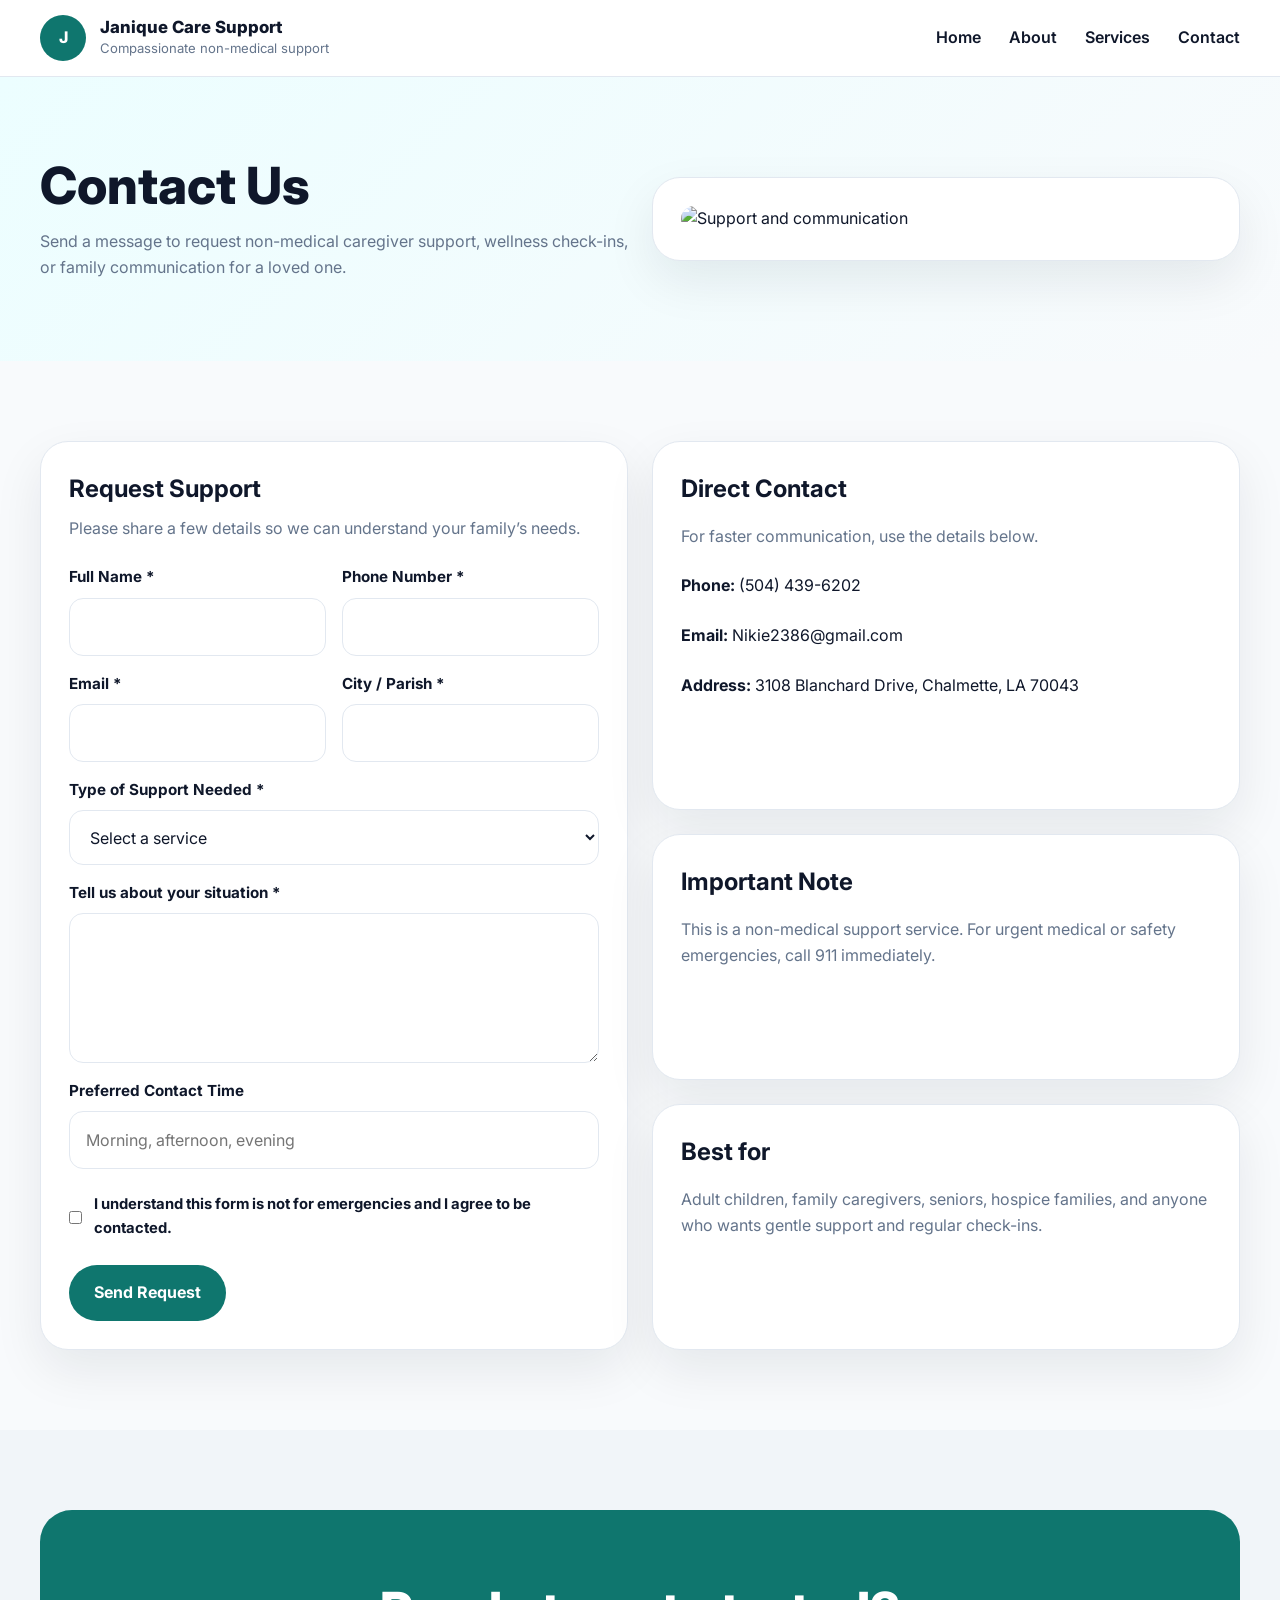
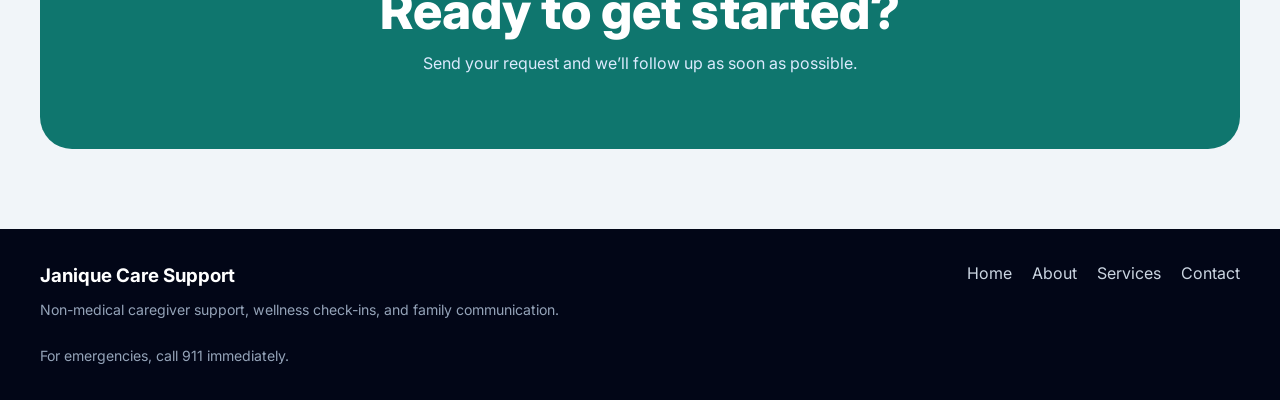
==== contact.html @ 742fab7c "first commit" ====
<!doctype html>
<html lang="en">
  <head>
    <meta charset="UTF-8" />
    <meta name="viewport" content="width=device-width, initial-scale=1.0" />
    <title>Contact | Janique Care Support</title>
    <meta
      name="description"
      content="Contact Janique Care Support for compassionate non-medical caregiver support, wellness check-ins, and family updates in Louisiana."
    />
    <link rel="preconnect" href="https://fonts.googleapis.com" />
    <link rel="preconnect" href="https://fonts.gstatic.com" crossorigin />
    <link
      href="https://fonts.googleapis.com/css2?family=Inter:wght@400;500;600;700;800&display=swap"
      rel="stylesheet"
    />
    <link rel="stylesheet" href="assets/css/style.css" />
    <script src="assets/js/main.js" defer></script>
  </head>
  <body>
    <header class="navbar">
      <div class="container navbar-inner">
        <a href="index.html" class="brand">
          <div class="brand-badge">J</div>
          <div>
            <div class="brand-title">Janique Care Support</div>
            <div class="brand-subtitle">Compassionate non-medical support</div>
          </div>
        </a>

        <nav class="nav-links">
          <a href="index.html">Home</a>
          <a href="about.html">About</a>
          <a href="services.html">Services</a>
          <a href="contact.html">Contact</a>
        </nav>

        <button
          class="mobile-menu-btn"
          data-menu-btn
          aria-label="Open menu"
          aria-expanded="false"
        >
          ☰
        </button>
      </div>

      <div class="container mobile-menu" data-mobile-menu>
        <a href="index.html">Home</a>
        <a href="about.html">About</a>
        <a href="services.html">Services</a>
        <a href="contact.html">Contact</a>
      </div>
    </header>

    <section class="page-hero">
      <div class="container grid-2 items-center">
        <div>
          <h1>Contact Us</h1>
          <p>
            Send a message to request non-medical caregiver support, wellness
            check-ins, or family communication for a loved one.
          </p>
        </div>
        <div class="panel shadow">
          <img
            src="https://images.unsplash.com/photo-1527689368864-3a821dbccc34?auto=format&fit=crop&w=1200&q=80"
            alt="Support and communication"
            class="rounded-md w-full"
          />
        </div>
      </div>
    </section>

    <section class="section">
      <div class="container grid-2">
        <div class="form-wrap">
          <h2 class="text-2xl font-bold">Request Support</h2>
          <p class="mt-2 text-muted">
            Please share a few details so we can understand your family’s needs.
          </p>

          <form class="mt-6" action="#" method="post">
            <div class="form-grid">
              <div class="form-group">
                <label for="name">Full Name *</label>
                <input type="text" id="name" name="name" required />
              </div>

              <div class="form-group">
                <label for="phone">Phone Number *</label>
                <input type="tel" id="phone" name="phone" required />
              </div>

              <div class="form-group">
                <label for="email">Email *</label>
                <input type="email" id="email" name="email" required />
              </div>

              <div class="form-group">
                <label for="city">City / Parish *</label>
                <input type="text" id="city" name="city" required />
              </div>

              <div class="form-group full">
                <label for="service">Type of Support Needed *</label>
                <select id="service" name="service" required>
                  <option value="">Select a service</option>
                  <option>Wellness Check-Ins</option>
                  <option>Family Updates</option>
                  <option>Companionship Support</option>
                  <option>Care Technology Help</option>
                  <option>Fall-Risk Observation</option>
                  <option>Hospice Family Support</option>
                </select>
              </div>

              <div class="form-group full">
                <label for="message">Tell us about your situation *</label>
                <textarea id="message" name="message" required></textarea>
              </div>

              <div class="form-group full">
                <label for="time">Preferred Contact Time</label>
                <input
                  type="text"
                  id="time"
                  name="time"
                  placeholder="Morning, afternoon, evening"
                />
              </div>
            </div>

            <div class="mt-6">
              <label class="flex items-center gap-3 text-sm">
                <input type="checkbox" required style="width: auto" />
                I understand this form is not for emergencies and I agree to be
                contacted.
              </label>
            </div>

            <div class="mt-6">
              <button type="submit" class="btn btn-dark">Send Request</button>
            </div>
          </form>
        </div>

        <div class="stack">
          <div class="panel">
            <h2 class="text-2xl font-bold">Direct Contact</h2>
            <p class="mt-4 text-muted">
              For faster communication, use the details below.
            </p>
            <div class="mt-6 stack">
              <p>
                <strong>Phone:</strong>
                <a href="tel:+15044396202">(504) 439-6202</a>
              </p>
              <p>
                <strong>Email:</strong>
                <a href="mailto:Nikie2386@gmail.com">Nikie2386@gmail.com</a>
              </p>
              <p>
                <strong>Address:</strong> 3108 Blanchard Drive, Chalmette, LA
                70043
              </p>
            </div>
          </div>

          <div class="panel">
            <h2 class="text-2xl font-bold">Important Note</h2>
            <p class="mt-4 text-muted">
              This is a non-medical support service. For urgent medical or
              safety emergencies, call 911 immediately.
            </p>
          </div>

          <div class="panel">
            <h2 class="text-2xl font-bold">Best for</h2>
            <p class="mt-4 text-muted">
              Adult children, family caregivers, seniors, hospice families, and
              anyone who wants gentle support and regular check-ins.
            </p>
          </div>
        </div>
      </div>
    </section>

    <section class="section bg-soft">
      <div class="container">
        <div class="cta">
          <h2 class="section-title text-white">Ready to get started?</h2>
          <p>Send your request and we’ll follow up as soon as possible.</p>
        </div>
      </div>
    </section>

    <footer class="footer">
      <div class="container footer-grid">
        <div>
          <h3 class="font-bold text-white">Janique Care Support</h3>
          <p class="small mt-2">
            Non-medical caregiver support, wellness check-ins, and family
            communication.
          </p>
        </div>
        <div class="footer-links">
          <a href="index.html">Home</a>
          <a href="about.html">About</a>
          <a href="services.html">Services</a>
          <a href="contact.html">Contact</a>
        </div>
      </div>
      <div class="container mt-6">
        <p class="small">For emergencies, call 911 immediately.</p>
      </div>
    </footer>
  </body>
</html>
---- assets/css/style.css ----
:root {
  --bg: #f8fafc;
  --surface: #ffffff;
  --surface-alt: #f1f5f9;
  --text: #0f172a;
  --muted: #64748b;
  --primary: #0f766e;
  --primary-dark: #115e59;
  --accent: #14b8a6;
  --accent-soft: #ccfbf1;
  --border: #e2e8f0;
  --shadow: 0 20px 50px rgba(15, 23, 42, 0.08);
  --radius-lg: 28px;
  --radius-md: 20px;
  --radius-sm: 14px;
}

* {
  box-sizing: border-box;
  margin: 0;
  padding: 0;
}

html {
  scroll-behavior: smooth;
}

body {
  font-family: "Inter", sans-serif;
  background: var(--bg);
  color: var(--text);
  line-height: 1.6;
  overflow-x: hidden;
}

img {
  max-width: 100%;
  display: block;
}

a {
  color: inherit;
  text-decoration: none;
}

button,
input,
textarea,
select {
  font: inherit;
}

.container {
  width: min(1200px, calc(100% - 2rem));
  margin-inline: auto;
}

.section {
  padding: 5rem 0;
}

.section-title {
  font-size: clamp(2rem, 4vw, 3.2rem);
  line-height: 1.1;
  font-weight: 800;
  color: var(--text);
}

.section-subtitle {
  margin-top: 1rem;
  color: var(--muted);
  max-width: 720px;
}

.text-center {
  text-align: center;
}

.stack {
  display: grid;
  gap: 1.5rem;
}

.grid-2 {
  display: grid;
  grid-template-columns: repeat(2, minmax(0, 1fr));
  gap: 1.5rem;
}

.grid-3 {
  display: grid;
  grid-template-columns: repeat(3, minmax(0, 1fr));
  gap: 1.5rem;
}

.bg-white {
  background: var(--surface);
}

.bg-soft {
  background: var(--surface-alt);
}

.shadow {
  box-shadow: var(--shadow);
}

.rounded-lg {
  border-radius: var(--radius-lg);
}

.rounded-md {
  border-radius: var(--radius-md);
}

.rounded-sm {
  border-radius: var(--radius-sm);
}

.border {
  border: 1px solid var(--border);
}

.mt-1 { margin-top: .25rem; }
.mt-2 { margin-top: .5rem; }
.mt-3 { margin-top: .75rem; }
.mt-4 { margin-top: 1rem; }
.mt-5 { margin-top: 1.25rem; }
.mt-6 { margin-top: 1.5rem; }
.mt-8 { margin-top: 2rem; }
.mt-10 { margin-top: 2.5rem; }
.mt-12 { margin-top: 3rem; }

.mb-4 { margin-bottom: 1rem; }
.mb-6 { margin-bottom: 1.5rem; }
.mb-8 { margin-bottom: 2rem; }

.py-1 { padding-block: .25rem; }
.py-2 { padding-block: .5rem; }
.py-3 { padding-block: .75rem; }
.py-4 { padding-block: 1rem; }
.py-6 { padding-block: 1.5rem; }
.py-8 { padding-block: 2rem; }

.p-4 { padding: 1rem; }
.p-5 { padding: 1.25rem; }
.p-6 { padding: 1.5rem; }
.p-8 { padding: 2rem; }

.flex {
  display: flex;
}

.items-center {
  align-items: center;
}

.justify-between {
  justify-content: space-between;
}

.justify-center {
  justify-content: center;
}

.gap-2 { gap: .5rem; }
.gap-3 { gap: .75rem; }
.gap-4 { gap: 1rem; }
.gap-6 { gap: 1.5rem; }
.gap-8 { gap: 2rem; }

.wrap {
  flex-wrap: wrap;
}

.w-full {
  width: 100%;
}

.h-full {
  height: 100%;
}

.hidden {
  display: none !important;
}

.text-sm {
  font-size: .925rem;
}

.text-lg {
  font-size: 1.125rem;
}

.text-xl {
  font-size: 1.25rem;
}

.text-2xl {
  font-size: 1.5rem;
}

.text-3xl {
  font-size: clamp(1.875rem, 3vw, 2.5rem);
}

.text-muted {
  color: var(--muted);
}

.text-white {
  color: #fff;
}

.font-bold {
  font-weight: 700;
}

.font-extrabold {
  font-weight: 800;
}

.leading-tight {
  line-height: 1.15;
}

.navbar {
  position: sticky;
  top: 0;
  z-index: 100;
  background: rgba(255, 255, 255, 0.94);
  backdrop-filter: blur(10px);
  border-bottom: 1px solid var(--border);
}

.navbar-inner {
  min-height: 76px;
  display: flex;
  align-items: center;
  justify-content: space-between;
}

.brand {
  display: flex;
  align-items: center;
  gap: .85rem;
}

.brand-badge {
  width: 46px;
  height: 46px;
  border-radius: 999px;
  display: grid;
  place-items: center;
  background: var(--primary);
  color: white;
  font-weight: 800;
  flex: 0 0 auto;
}

.brand-title {
  font-size: 1.05rem;
  font-weight: 800;
  color: var(--text);
  line-height: 1.2;
}

.brand-subtitle {
  font-size: .82rem;
  color: var(--muted);
}

.nav-links {
  display: flex;
  align-items: center;
  gap: 1.75rem;
}

.nav-links a {
  font-weight: 600;
  color: var(--text);
  transition: .2s ease;
}

.nav-links a:hover {
  color: var(--primary);
}

.mobile-menu-btn {
  display: none;
  border: 0;
  background: transparent;
  font-size: 1.9rem;
  line-height: 1;
  cursor: pointer;
  color: var(--text);
}

.mobile-menu {
  display: none;
  padding: 1rem 0 1.25rem;
  border-top: 1px solid var(--border);
}

.mobile-menu a {
  display: block;
  padding: .85rem 0;
  font-weight: 600;
  color: var(--text);
  border-bottom: 1px solid #f1f5f9;
}

.mobile-menu a:last-child {
  border-bottom: 0;
}

.hero {
  position: relative;
  overflow: hidden;
  color: white;
  background: linear-gradient(135deg, #052e2b, #0f766e);
}

.hero::before {
  content: "";
  position: absolute;
  inset: 0;
  background: linear-gradient(to bottom right, rgba(5, 46, 43, .85), rgba(15, 118, 110, .70));
  z-index: 1;
}

.hero-overlay {
  position: absolute;
  inset: 0;
  z-index: 0;
  opacity: .18;
}

.hero-overlay img {
  width: 100%;
  height: 100%;
  object-fit: cover;
}

.hero-inner {
  position: relative;
  z-index: 2;
  display: grid;
  grid-template-columns: 1.05fr .95fr;
  gap: 3rem;
  align-items: center;
  padding: 5.5rem 0;
}

.hero-badge {
  display: inline-flex;
  align-items: center;
  gap: .5rem;
  padding: .6rem 1rem;
  border-radius: 999px;
  background: rgba(255, 255, 255, .10);
  border: 1px solid rgba(255, 255, 255, .14);
  color: #fff;
  font-size: .93rem;
}

.hero h1,
.hero h2 {
  font-size: clamp(2.5rem, 6vw, 4.7rem);
  line-height: 1.05;
  font-weight: 800;
  max-width: 12ch;
  margin-top: 1rem;
}

.hero p {
  margin-top: 1.25rem;
  font-size: 1.05rem;
  color: #dbeafe;
  max-width: 60ch;
}

.hero-actions {
  display: flex;
  flex-wrap: wrap;
  gap: .9rem;
  margin-top: 1.75rem;
}

.btn {
  display: inline-flex;
  align-items: center;
  justify-content: center;
  gap: .5rem;
  padding: .9rem 1.5rem;
  border-radius: 999px;
  font-weight: 700;
  border: 1px solid transparent;
  transition: .25s ease;
  cursor: pointer;
}

.btn-primary {
  background: var(--accent);
  color: white;
}

.btn-primary:hover {
  background: #0ea5a5;
}

.btn-outline {
  background: transparent;
  color: white;
  border-color: rgba(255, 255, 255, .25);
}

.btn-outline:hover {
  background: rgba(255, 255, 255, .10);
}

.btn-dark {
  background: var(--primary);
  color: white;
}

.btn-dark:hover {
  background: var(--primary-dark);
}

.hero-stats {
  display: grid;
  grid-template-columns: repeat(3, minmax(0, 1fr));
  gap: .9rem;
  margin-top: 2rem;
}

.stat {
  padding: 1.1rem;
  border-radius: 20px;
  background: rgba(255, 255, 255, .10);
  border: 1px solid rgba(255, 255, 255, .12);
}

.stat strong {
  display: block;
  font-size: 1rem;
  margin-bottom: .25rem;
}

.stat span {
  color: #dbeafe;
  font-size: .92rem;
}

.hero-image {
  background: rgba(255, 255, 255, .95);
  padding: .9rem;
  border-radius: 30px;
  box-shadow: var(--shadow);
}

.hero-image img {
  width: 100%;
  height: 460px;
  object-fit: cover;
  border-radius: 22px;
}

.cards-grid,
.services-grid,
.features-grid {
  display: grid;
  gap: 1.5rem;
}

.cards-grid {
  grid-template-columns: repeat(3, minmax(0, 1fr));
}

.services-grid {
  grid-template-columns: repeat(3, minmax(0, 1fr));
}

.features-grid {
  grid-template-columns: repeat(2, minmax(0, 1fr));
}

.card {
  background: var(--surface);
  border: 1px solid var(--border);
  border-radius: 28px;
  overflow: hidden;
  box-shadow: 0 10px 30px rgba(15, 23, 42, 0.04);
}

.card-image {
  width: 100%;
  height: 220px;
  object-fit: cover;
}

.card-body {
  padding: 1.5rem;
}

.card h3 {
  font-size: 1.25rem;
  margin-bottom: .7rem;
}

.card p {
  color: var(--muted);
}

.icon-box {
  width: 56px;
  height: 56px;
  border-radius: 18px;
  display: grid;
  place-items: center;
  background: var(--accent-soft);
  color: var(--primary);
  font-size: 1.4rem;
  margin-bottom: 1rem;
}

.panel {
  background: white;
  border: 1px solid var(--border);
  border-radius: 28px;
  padding: 1.75rem;
  box-shadow: var(--shadow);
}

.page-hero {
  padding: 5rem 0;
  background: linear-gradient(135deg, #ecfeff, #f8fafc);
}

.page-hero h1,
.page-hero h2 {
  font-size: clamp(2rem, 4vw, 3.5rem);
  line-height: 1.1;
  font-weight: 800;
  color: var(--text);
}

.page-hero p {
  margin-top: 1rem;
  color: var(--muted);
  max-width: 720px;
}

.form-wrap {
  background: white;
  border: 1px solid var(--border);
  border-radius: 28px;
  padding: 1.75rem;
  box-shadow: var(--shadow);
}

.form-grid {
  display: grid;
  grid-template-columns: 1fr 1fr;
  gap: 1rem;
}

.form-group {
  display: flex;
  flex-direction: column;
  gap: .5rem;
}

.form-group.full {
  grid-column: 1 / -1;
}

label {
  font-weight: 700;
  font-size: .95rem;
}

input,
textarea,
select {
  width: 100%;
  border: 1px solid var(--border);
  border-radius: 14px;
  padding: .95rem 1rem;
  background: white;
  color: var(--text);
  outline: none;
  transition: .2s ease;
}

input:focus,
textarea:focus,
select:focus {
  border-color: var(--primary);
  box-shadow: 0 0 0 4px rgba(15, 118, 110, .10);
}

textarea {
  min-height: 150px;
  resize: vertical;
}

.notice {
  background: #fef3c7;
  color: #92400e;
  border: 1px solid #fcd34d;
  padding: 1rem 1.1rem;
  border-radius: 16px;
  font-weight: 600;
}

.cta {
  background: var(--primary);
  color: white;
  border-radius: 32px;
  padding: 4.5rem 1.5rem;
  text-align: center;
}

.cta p {
  margin-top: .8rem;
  color: #dbeafe;
}

.footer {
  background: #020617;
  color: #cbd5e1;
  padding: 2rem 0;
}

.footer a {
  color: inherit;
}

.footer a:hover {
  color: white;
}

.footer-grid {
  display: flex;
  justify-content: space-between;
  gap: 1.5rem;
  flex-wrap: wrap;
}

.footer-links {
  display: flex;
  flex-wrap: wrap;
  gap: 1rem 1.25rem;
}

.small {
  font-size: .88rem;
  color: #94a3b8;
}

@media (max-width: 1024px) {
  .hero-inner {
    grid-template-columns: 1fr;
  }

  .cards-grid,
  .services-grid {
    grid-template-columns: repeat(2, minmax(0, 1fr));
  }

  .features-grid {
    grid-template-columns: 1fr;
  }
}

@media (max-width: 768px) {
  .nav-links {
    display: none;
  }

  .mobile-menu-btn {
    display: block;
  }

  .mobile-menu.open {
    display: block;
  }

  .section {
    padding: 4rem 0;
  }

  .hero-inner {
    padding: 4.5rem 0;
  }

  .hero-image img {
    height: 320px;
  }

  .hero-stats {
    grid-template-columns: 1fr;
  }

  .cards-grid,
  .services-grid,
  .grid-2,
  .grid-3,
  .form-grid {
    grid-template-columns: 1fr;
  }

  .footer-grid {
    flex-direction: column;
  }
}

@media (max-width: 480px) {
  .container {
    width: min(1200px, calc(100% - 1.2rem));
  }

  .btn {
    width: 100%;
  }

  .hero-actions {
    flex-direction: column;
  }

  .card-image {
    height: 200px;
  }
}
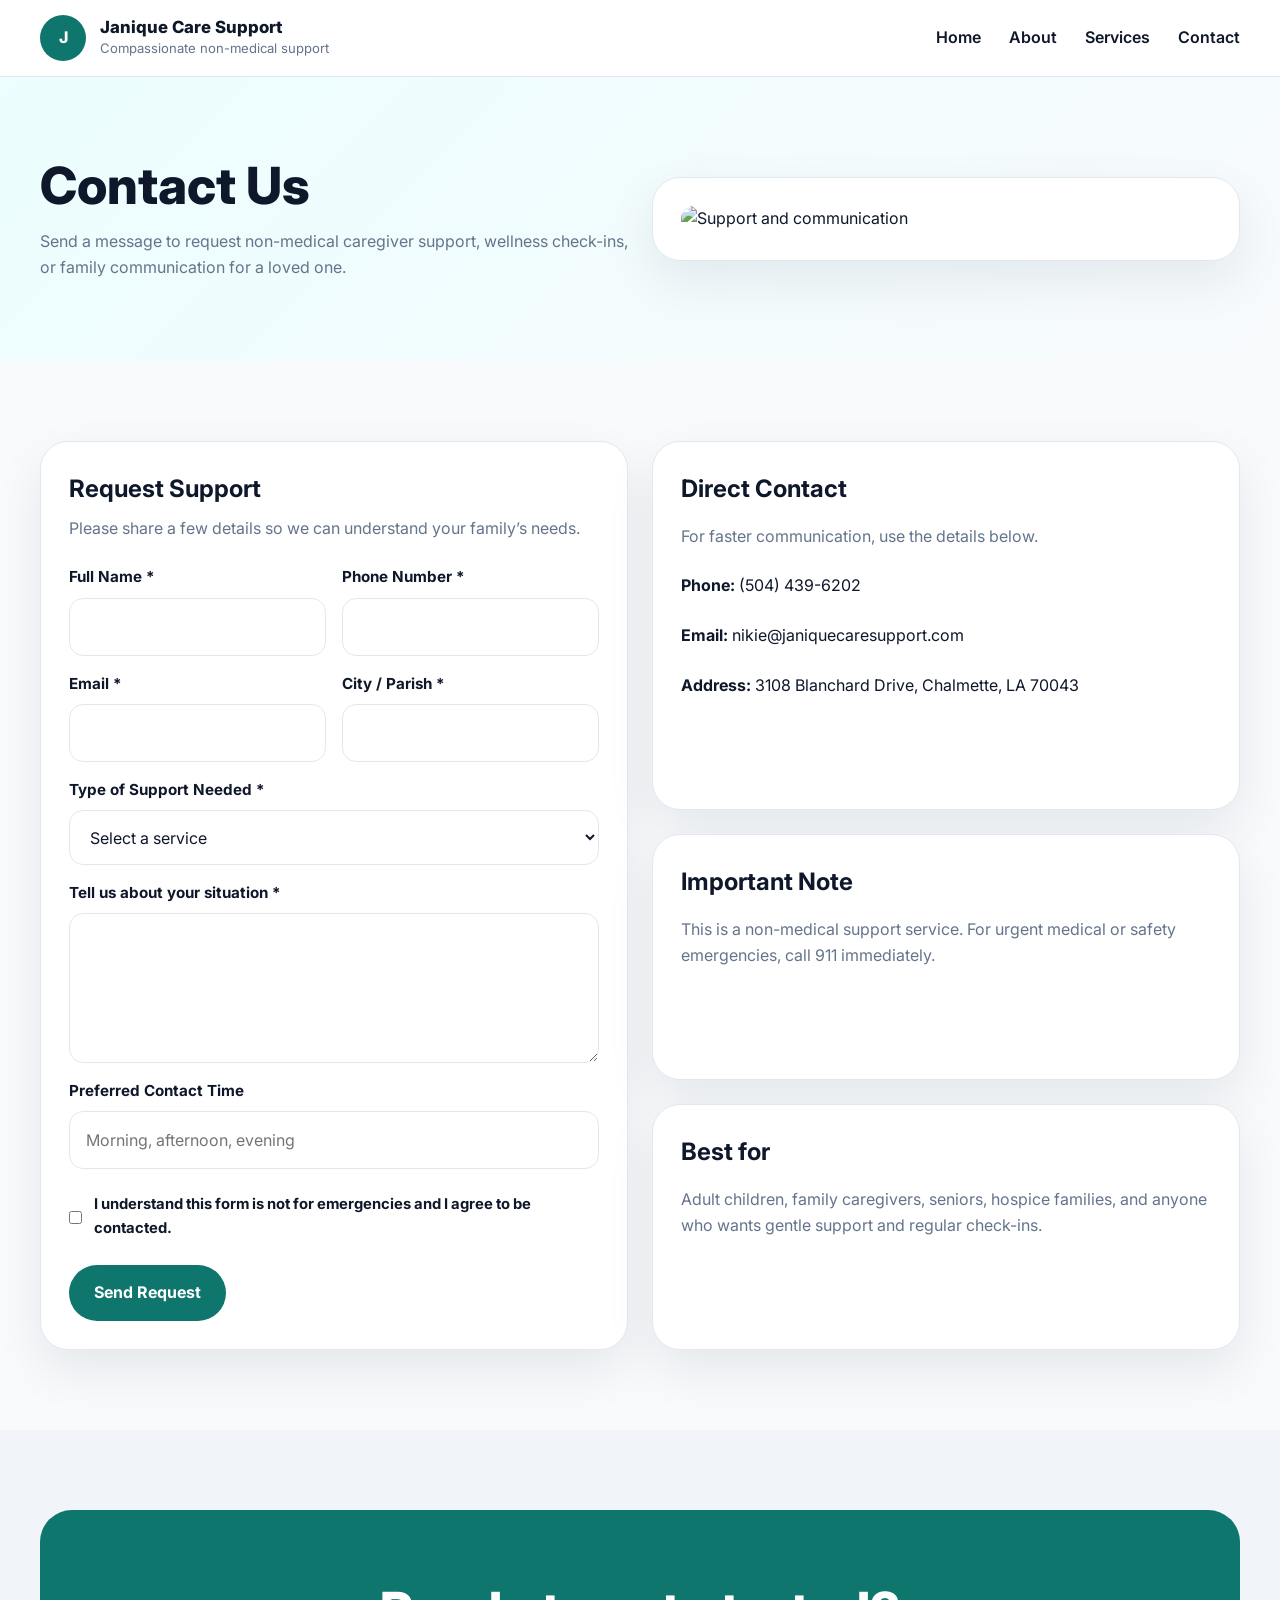
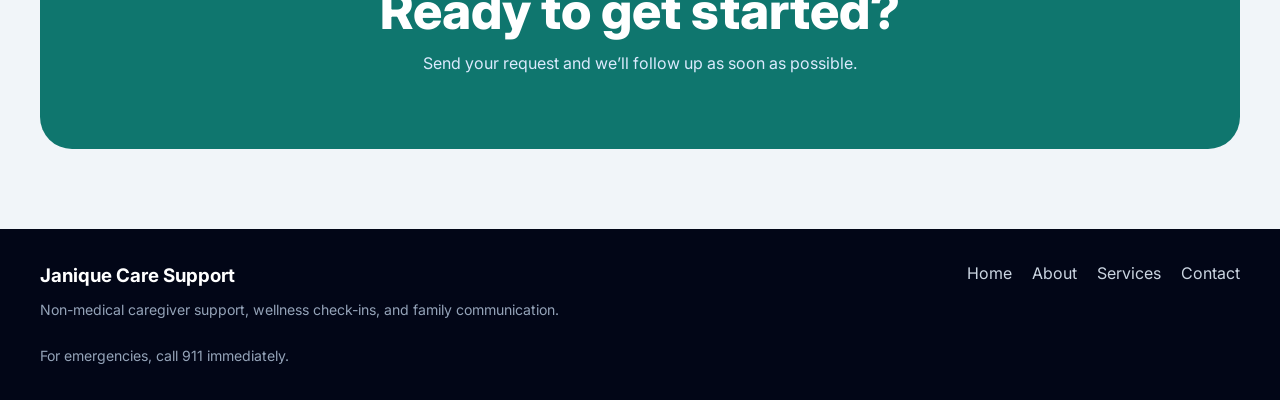
==== commit d8e3dae3: "first commit" ====
--- a/contact.html
+++ b/contact.html
@@ -4,24 +4,31 @@
     <meta charset="UTF-8" />
     <meta name="viewport" content="width=device-width, initial-scale=1.0" />
     <title>Contact | Janique Care Support</title>
+
     <meta
       name="description"
       content="Contact Janique Care Support for compassionate non-medical caregiver support, wellness check-ins, and family updates in Louisiana."
     />
+
     <link rel="preconnect" href="https://fonts.googleapis.com" />
     <link rel="preconnect" href="https://fonts.gstatic.com" crossorigin />
+
     <link
       href="https://fonts.googleapis.com/css2?family=Inter:wght@400;500;600;700;800&display=swap"
       rel="stylesheet"
     />
+
     <link rel="stylesheet" href="assets/css/style.css" />
     <script src="assets/js/main.js" defer></script>
   </head>
+
   <body>
+    <!-- Navbar -->
     <header class="navbar">
       <div class="container navbar-inner">
         <a href="index.html" class="brand">
           <div class="brand-badge">J</div>
+
           <div>
             <div class="brand-title">Janique Care Support</div>
             <div class="brand-subtitle">Compassionate non-medical support</div>
@@ -53,15 +60,18 @@
       </div>
     </header>
 
+    <!-- Hero -->
     <section class="page-hero">
       <div class="container grid-2 items-center">
         <div>
           <h1>Contact Us</h1>
+
           <p>
             Send a message to request non-medical caregiver support, wellness
             check-ins, or family communication for a loved one.
           </p>
         </div>
+
         <div class="panel shadow">
           <img
             src="https://images.unsplash.com/photo-1527689368864-3a821dbccc34?auto=format&fit=crop&w=1200&q=80"
@@ -72,40 +82,74 @@
       </div>
     </section>
 
+    <!-- Contact Section -->
     <section class="section">
       <div class="container grid-2">
+        <!-- Form -->
         <div class="form-wrap">
           <h2 class="text-2xl font-bold">Request Support</h2>
+
           <p class="mt-2 text-muted">
             Please share a few details so we can understand your family’s needs.
           </p>
 
-          <form class="mt-6" action="#" method="post">
+          <!-- FORM SUBMIT -->
+          <form
+            class="mt-6"
+            action="https://formsubmit.co/nikie@janiquecaresupport.com"
+            method="POST"
+          >
+            <!-- Disable Captcha -->
+            <input type="hidden" name="_captcha" value="false" />
+
+            <!-- Email Subject -->
+            <input
+              type="hidden"
+              name="_subject"
+              value="New Contact Request - Janique Care Support"
+            />
+
+            <!-- Redirect After Submit -->
+            <input
+              type="hidden"
+              name="_next"
+              value="https://yourdomain.com/thank-you.html"
+            />
+
+            <!-- Template -->
+            <input type="hidden" name="_template" value="table" />
+
             <div class="form-grid">
               <div class="form-group">
                 <label for="name">Full Name *</label>
-                <input type="text" id="name" name="name" required />
+
+                <input type="text" id="name" name="Full Name" required />
               </div>
 
               <div class="form-group">
                 <label for="phone">Phone Number *</label>
-                <input type="tel" id="phone" name="phone" required />
+
+                <input type="tel" id="phone" name="Phone Number" required />
               </div>
 
               <div class="form-group">
                 <label for="email">Email *</label>
-                <input type="email" id="email" name="email" required />
+
+                <input type="email" id="email" name="Email" required />
               </div>
 
               <div class="form-group">
                 <label for="city">City / Parish *</label>
-                <input type="text" id="city" name="city" required />
+
+                <input type="text" id="city" name="City / Parish" required />
               </div>
 
               <div class="form-group full">
                 <label for="service">Type of Support Needed *</label>
-                <select id="service" name="service" required>
+
+                <select id="service" name="Support Needed" required>
                   <option value="">Select a service</option>
+
                   <option>Wellness Check-Ins</option>
                   <option>Family Updates</option>
                   <option>Companionship Support</option>
@@ -116,16 +160,18 @@
               </div>
 
               <div class="form-group full">
-                <label for="message">Tell us about your situation *</label>
-                <textarea id="message" name="message" required></textarea>
+                <label for="message"> Tell us about your situation * </label>
+
+                <textarea id="message" name="Message" required></textarea>
               </div>
 
               <div class="form-group full">
                 <label for="time">Preferred Contact Time</label>
+
                 <input
                   type="text"
                   id="time"
-                  name="time"
+                  name="Preferred Contact Time"
                   placeholder="Morning, afternoon, evening"
                 />
               </div>
@@ -134,6 +180,7 @@
             <div class="mt-6">
               <label class="flex items-center gap-3 text-sm">
                 <input type="checkbox" required style="width: auto" />
+
                 I understand this form is not for emergencies and I agree to be
                 contacted.
               </label>
@@ -145,30 +192,40 @@
           </form>
         </div>
 
+        <!-- Contact Info -->
         <div class="stack">
           <div class="panel">
             <h2 class="text-2xl font-bold">Direct Contact</h2>
+
             <p class="mt-4 text-muted">
               For faster communication, use the details below.
             </p>
+
             <div class="mt-6 stack">
               <p>
                 <strong>Phone:</strong>
+
                 <a href="tel:+15044396202">(504) 439-6202</a>
               </p>
+
               <p>
                 <strong>Email:</strong>
-                <a href="mailto:Nikie2386@gmail.com">Nikie2386@gmail.com</a>
+
+                <a href="mailto:nikie@janiquecaresupport.com">
+                  nikie@janiquecaresupport.com
+                </a>
               </p>
+
               <p>
-                <strong>Address:</strong> 3108 Blanchard Drive, Chalmette, LA
-                70043
+                <strong>Address:</strong>
+                3108 Blanchard Drive, Chalmette, LA 70043
               </p>
             </div>
           </div>
 
           <div class="panel">
             <h2 class="text-2xl font-bold">Important Note</h2>
+
             <p class="mt-4 text-muted">
               This is a non-medical support service. For urgent medical or
               safety emergencies, call 911 immediately.
@@ -177,6 +234,7 @@
 
           <div class="panel">
             <h2 class="text-2xl font-bold">Best for</h2>
+
             <p class="mt-4 text-muted">
               Adult children, family caregivers, seniors, hospice families, and
               anyone who wants gentle support and regular check-ins.
@@ -186,24 +244,29 @@
       </div>
     </section>
 
+    <!-- CTA -->
     <section class="section bg-soft">
       <div class="container">
         <div class="cta">
           <h2 class="section-title text-white">Ready to get started?</h2>
+
           <p>Send your request and we’ll follow up as soon as possible.</p>
         </div>
       </div>
     </section>
 
+    <!-- Footer -->
     <footer class="footer">
       <div class="container footer-grid">
         <div>
           <h3 class="font-bold text-white">Janique Care Support</h3>
+
           <p class="small mt-2">
             Non-medical caregiver support, wellness check-ins, and family
             communication.
           </p>
         </div>
+
         <div class="footer-links">
           <a href="index.html">Home</a>
           <a href="about.html">About</a>
@@ -211,6 +274,7 @@
           <a href="contact.html">Contact</a>
         </div>
       </div>
+
       <div class="container mt-6">
         <p class="small">For emergencies, call 911 immediately.</p>
       </div>
